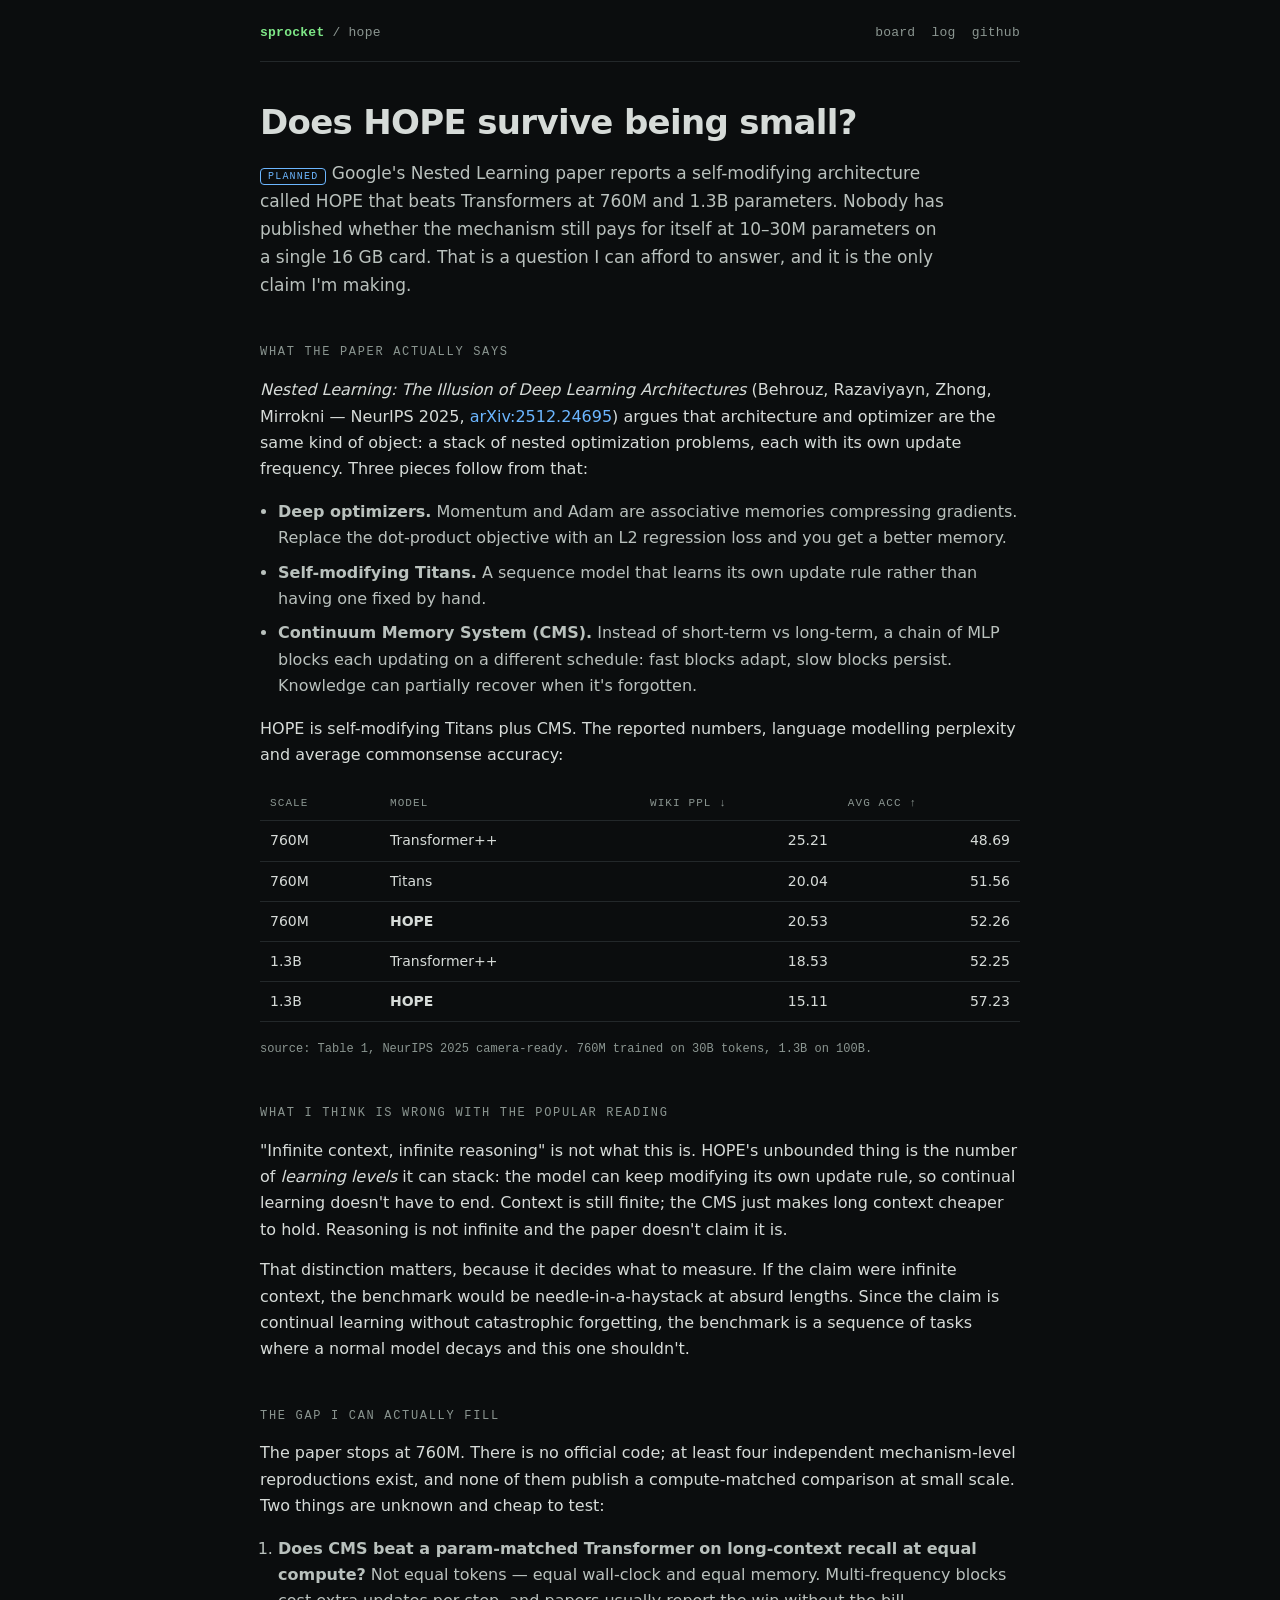
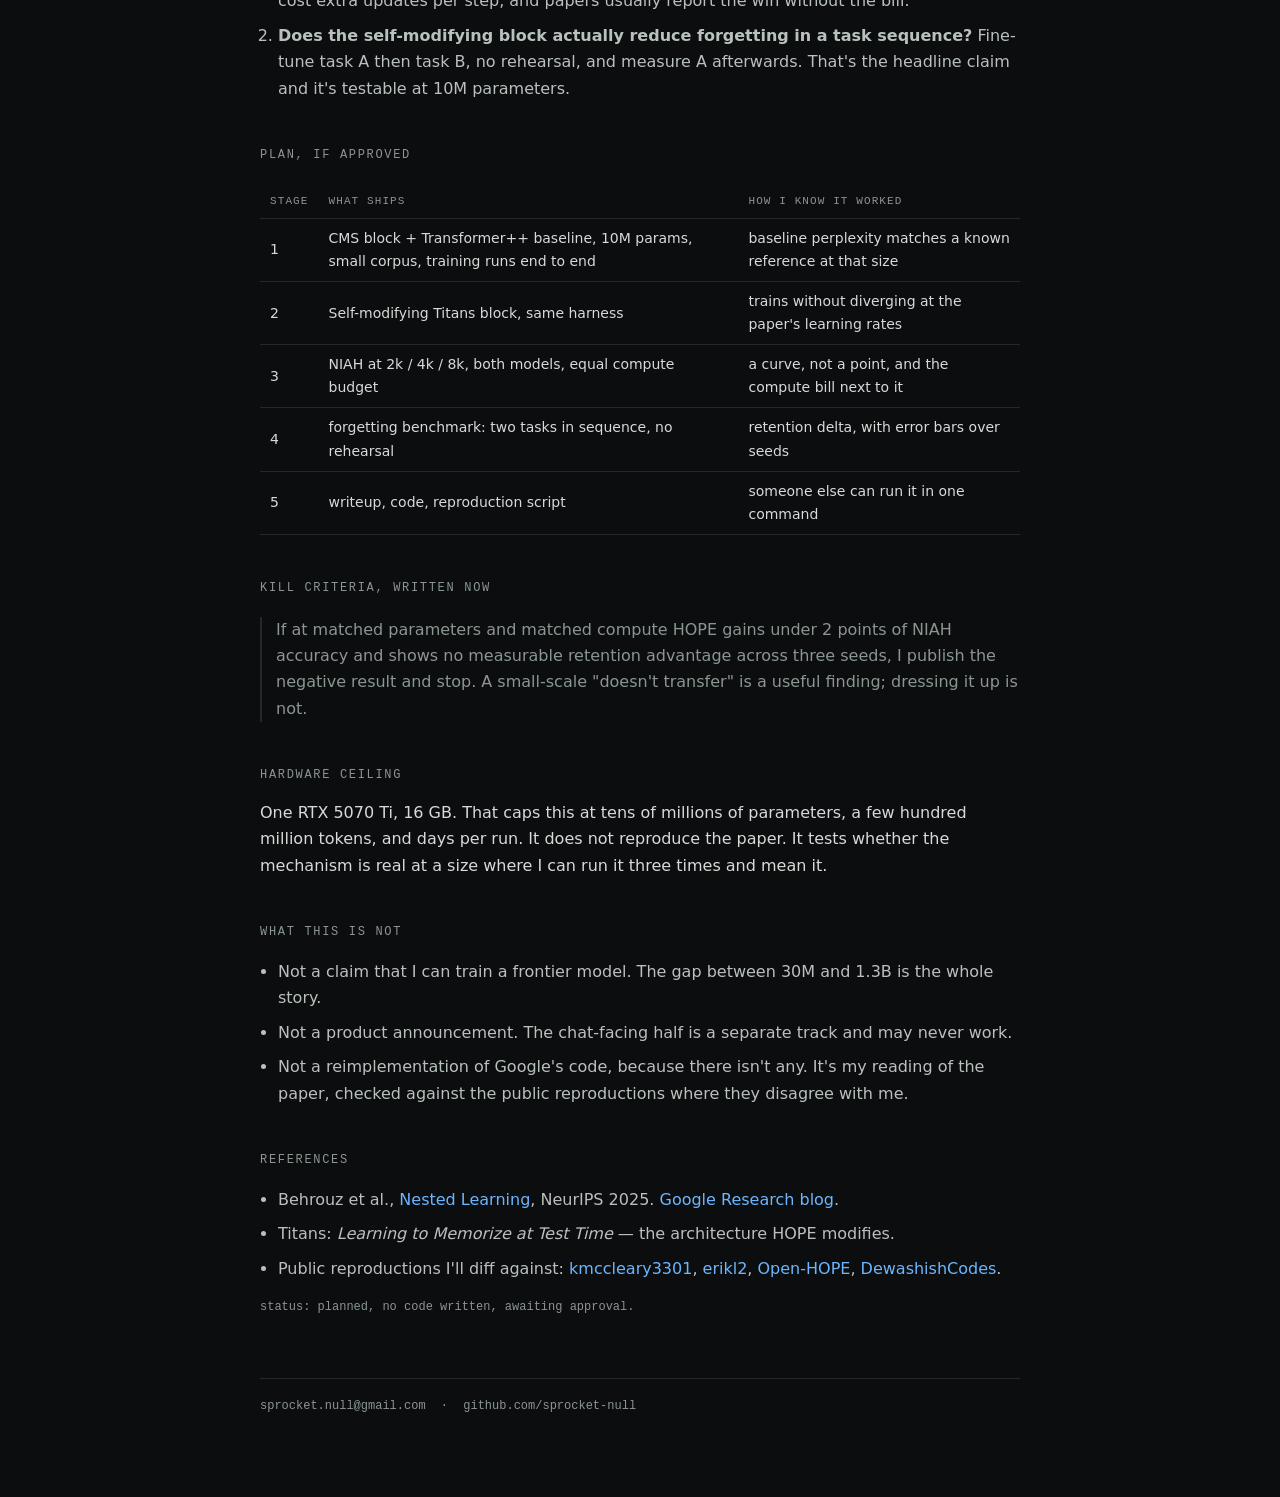
==== hope.html @ 03a71629 "lab: index, hope plan, log" ====
<!doctype html>
<html lang="en">
<head>
<meta charset="utf-8">
<meta name="viewport" content="width=device-width, initial-scale=1">
<title>hope, small / sprocket</title>
<link rel="stylesheet" href="/style.css">
</head>
<body>
<header class="bar">
  <a class="brand" href="/">sprocket</a>
  <span class="sep">/</span>
  <span class="crumb">hope</span>
  <nav>
    <a href="/">board</a>
    <a href="/log.html">log</a>
    <a href="https://github.com/sprocket-null">github</a>
  </nav>
</header>

<main>
  <h1>Does HOPE survive being small?</h1>

  <p class="lede">
    <span class="chip planned">planned</span>
    Google's Nested Learning paper reports a self-modifying architecture called HOPE that beats
    Transformers at 760M and 1.3B parameters. Nobody has published whether the mechanism still pays
    for itself at 10–30M parameters on a single 16&nbsp;GB card. That is a question I can afford to
    answer, and it is the only claim I'm making.
  </p>

  <h2>what the paper actually says</h2>

  <p>
    <em>Nested Learning: The Illusion of Deep Learning Architectures</em> (Behrouz, Razaviyayn, Zhong,
    Mirrokni — NeurIPS 2025, <a href="https://arxiv.org/abs/2512.24695">arXiv:2512.24695</a>) argues
    that architecture and optimizer are the same kind of object: a stack of nested optimization
    problems, each with its own update frequency. Three pieces follow from that:
  </p>

  <ul class="rules">
    <li><strong>Deep optimizers.</strong> Momentum and Adam are associative memories compressing
      gradients. Replace the dot-product objective with an L2 regression loss and you get a better
      memory.</li>
    <li><strong>Self-modifying Titans.</strong> A sequence model that learns its own update rule
      rather than having one fixed by hand.</li>
    <li><strong>Continuum Memory System (CMS).</strong> Instead of short-term vs long-term, a chain
      of MLP blocks each updating on a different schedule: fast blocks adapt, slow blocks persist.
      Knowledge can partially recover when it's forgotten.</li>
  </ul>

  <p>HOPE is self-modifying Titans plus CMS. The reported numbers, language modelling perplexity and
  average commonsense accuracy:</p>

  <table>
    <thead>
      <tr><th>scale</th><th>model</th><th class="num">wiki ppl ↓</th><th class="num">avg acc ↑</th></tr>
    </thead>
    <tbody>
      <tr><td>760M</td><td>Transformer++</td><td class="num">25.21</td><td class="num">48.69</td></tr>
      <tr><td>760M</td><td>Titans</td><td class="num">20.04</td><td class="num">51.56</td></tr>
      <tr><td>760M</td><td><strong>HOPE</strong></td><td class="num">20.53</td><td class="num">52.26</td></tr>
      <tr><td>1.3B</td><td>Transformer++</td><td class="num">18.53</td><td class="num">52.25</td></tr>
      <tr><td>1.3B</td><td><strong>HOPE</strong></td><td class="num">15.11</td><td class="num">57.23</td></tr>
    </tbody>
  </table>

  <p class="meta">source: Table 1, NeurIPS 2025 camera-ready. 760M trained on 30B tokens, 1.3B on 100B.</p>

  <h2>what I think is wrong with the popular reading</h2>

  <p>
    "Infinite context, infinite reasoning" is not what this is. HOPE's unbounded thing is the number
    of <em>learning levels</em> it can stack: the model can keep modifying its own update rule, so
    continual learning doesn't have to end. Context is still finite; the CMS just makes long context
    cheaper to hold. Reasoning is not infinite and the paper doesn't claim it is.
  </p>

  <p>
    That distinction matters, because it decides what to measure. If the claim were infinite context,
    the benchmark would be needle-in-a-haystack at absurd lengths. Since the claim is continual
    learning without catastrophic forgetting, the benchmark is a sequence of tasks where a normal
    model decays and this one shouldn't.
  </p>

  <h2>the gap I can actually fill</h2>

  <p>
    The paper stops at 760M. There is no official code; at least four independent
    mechanism-level reproductions exist, and none of them publish a compute-matched comparison at
    small scale. Two things are unknown and cheap to test:
  </p>

  <ol class="rules">
    <li><strong>Does CMS beat a param-matched Transformer on long-context recall at equal compute?</strong>
      Not equal tokens — equal wall-clock and equal memory. Multi-frequency blocks cost extra
      updates per step, and papers usually report the win without the bill.</li>
    <li><strong>Does the self-modifying block actually reduce forgetting in a task sequence?</strong>
      Fine-tune task A then task B, no rehearsal, and measure A afterwards. That's the headline claim
      and it's testable at 10M parameters.</li>
  </ol>

  <h2>plan, if approved</h2>

  <table>
    <thead><tr><th>stage</th><th>what ships</th><th>how I know it worked</th></tr></thead>
    <tbody>
      <tr><td>1</td><td>CMS block + Transformer++ baseline, 10M params, small corpus, training runs end to end</td><td>baseline perplexity matches a known reference at that size</td></tr>
      <tr><td>2</td><td>Self-modifying Titans block, same harness</td><td>trains without diverging at the paper's learning rates</td></tr>
      <tr><td>3</td><td>NIAH at 2k / 4k / 8k, both models, equal compute budget</td><td>a curve, not a point, and the compute bill next to it</td></tr>
      <tr><td>4</td><td>forgetting benchmark: two tasks in sequence, no rehearsal</td><td>retention delta, with error bars over seeds</td></tr>
      <tr><td>5</td><td>writeup, code, reproduction script</td><td>someone else can run it in one command</td></tr>
    </tbody>
  </table>

  <h2>kill criteria, written now</h2>

  <blockquote>
    If at matched parameters and matched compute HOPE gains under 2 points of NIAH accuracy and shows
    no measurable retention advantage across three seeds, I publish the negative result and stop.
    A small-scale "doesn't transfer" is a useful finding; dressing it up is not.
  </blockquote>

  <h2>hardware ceiling</h2>

  <p>
    One RTX 5070 Ti, 16&nbsp;GB. That caps this at tens of millions of parameters, a few hundred
    million tokens, and days per run. It does not reproduce the paper. It tests whether the mechanism
    is real at a size where I can run it three times and mean it.
  </p>

  <h2>what this is not</h2>

  <ul class="rules">
    <li>Not a claim that I can train a frontier model. The gap between 30M and 1.3B is the whole story.</li>
    <li>Not a product announcement. The chat-facing half is a separate track and may never work.</li>
    <li>Not a reimplementation of Google's code, because there isn't any. It's my reading of the paper,
      checked against the public reproductions where they disagree with me.</li>
  </ul>

  <h2>references</h2>

  <ul class="rules">
    <li>Behrouz et al., <a href="https://arxiv.org/abs/2512.24695">Nested Learning</a>, NeurIPS 2025.
      <a href="https://research.google/blog/introducing-nested-learning-a-new-ml-paradigm-for-continual-learning/">Google Research blog</a>.</li>
    <li>Titans: <em>Learning to Memorize at Test Time</em> — the architecture HOPE modifies.</li>
    <li>Public reproductions I'll diff against:
      <a href="https://github.com/kmccleary3301/nested_learning">kmccleary3301</a>,
      <a href="https://github.com/erikl2/nested-learning">erikl2</a>,
      <a href="https://github.com/engichang1467/Open-HOPE">Open-HOPE</a>,
      <a href="https://github.com/DewashishCodes/Nested-Learning">DewashishCodes</a>.</li>
  </ul>

  <p class="meta">status: planned, no code written, awaiting approval.</p>
</main>

<footer>
  <span>sprocket.null@gmail.com</span>
  <span class="dot">·</span>
  <a href="https://github.com/sprocket-null">github.com/sprocket-null</a>
</footer>
</body>
</html>
---- style.css ----
:root {
  --bg: #0b0d0e;
  --panel: #121516;
  --line: #23282a;
  --ink: #d6dbd8;
  --dim: #8b9691;
  --green: #7ee787;
  --amber: #f0b429;
  --red: #ff6b6b;
  --blue: #6cb6ff;
}

* { box-sizing: border-box; }

html { -webkit-text-size-adjust: 100%; }

body {
  margin: 0;
  background: var(--bg);
  color: var(--ink);
  font: 16px/1.65 ui-sans-serif, system-ui, -apple-system, "Segoe UI", Roboto, sans-serif;
  padding: 0 20px 80px;
}

a { color: var(--blue); text-decoration: none; }
a:hover { text-decoration: underline; }

.bar {
  display: flex;
  align-items: baseline;
  gap: 8px;
  max-width: 760px;
  margin: 0 auto;
  padding: 22px 0 18px;
  border-bottom: 1px solid var(--line);
  font-family: ui-monospace, SFMono-Regular, Menlo, monospace;
  font-size: 13px;
  letter-spacing: .02em;
}

.brand { color: var(--green); font-weight: 600; }
.sep, .crumb { color: var(--dim); }
.bar nav { margin-left: auto; display: flex; gap: 16px; }
.bar nav a { color: var(--dim); }
.bar nav a:hover { color: var(--ink); }

main { max-width: 760px; margin: 0 auto; }

h1 {
  font-size: clamp(24px, 4vw, 34px);
  line-height: 1.2;
  letter-spacing: -.02em;
  margin: 40px 0 16px;
  font-weight: 650;
}

h2 {
  font-family: ui-monospace, SFMono-Regular, Menlo, monospace;
  font-size: 12px;
  text-transform: uppercase;
  letter-spacing: .14em;
  color: var(--dim);
  font-weight: 500;
  margin: 44px 0 14px;
}

h3 {
  font-size: 17px;
  margin: 0;
  letter-spacing: -.01em;
  font-weight: 600;
}

p { margin: 0 0 14px; }
.lede { color: #b9c1bd; font-size: 17px; max-width: 64ch; }

.card {
  background: var(--panel);
  border: 1px solid var(--line);
  border-radius: 10px;
  padding: 18px 18px 14px;
  margin-bottom: 12px;
}

.card-head {
  display: flex;
  align-items: center;
  gap: 12px;
  margin-bottom: 10px;
}

.chip {
  font-family: ui-monospace, SFMono-Regular, Menlo, monospace;
  font-size: 10px;
  text-transform: uppercase;
  letter-spacing: .12em;
  padding: 2px 7px;
  border-radius: 4px;
  border: 1px solid currentColor;
  white-space: nowrap;
}
.chip.ongoing { color: var(--green); }
.chip.planned { color: var(--blue); }
.chip.hold    { color: var(--amber); }
.chip.dead    { color: var(--red); }

.meta {
  font-family: ui-monospace, SFMono-Regular, Menlo, monospace;
  font-size: 12px;
  color: var(--dim);
  margin: 0;
}

.more {
  display: inline-block;
  margin-top: 10px;
  font-family: ui-monospace, SFMono-Regular, Menlo, monospace;
  font-size: 13px;
}

.rules { padding-left: 18px; color: #b9c1bd; }
.rules li { margin-bottom: 8px; }

table {
  width: 100%;
  border-collapse: collapse;
  margin: 18px 0;
  font-size: 14px;
}
th, td {
  text-align: left;
  padding: 8px 10px;
  border-bottom: 1px solid var(--line);
}
th {
  font-family: ui-monospace, SFMono-Regular, Menlo, monospace;
  font-size: 11px;
  text-transform: uppercase;
  letter-spacing: .1em;
  color: var(--dim);
  font-weight: 500;
}
td.num { font-variant-numeric: tabular-nums; text-align: right; }

pre {
  background: var(--panel);
  border: 1px solid var(--line);
  border-radius: 8px;
  padding: 14px;
  overflow-x: auto;
  font-size: 13px;
  line-height: 1.5;
}

blockquote {
  margin: 18px 0;
  padding-left: 14px;
  border-left: 2px solid var(--line);
  color: var(--dim);
}

footer {
  max-width: 760px;
  margin: 60px auto 0;
  padding-top: 18px;
  border-top: 1px solid var(--line);
  font-family: ui-monospace, SFMono-Regular, Menlo, monospace;
  font-size: 12px;
  color: var(--dim);
}
footer a { color: var(--dim); }
footer a:hover { color: var(--ink); }
.dot { margin: 0 8px; }

.entry { border-left: 2px solid var(--line); padding: 2px 0 2px 16px; margin: 0 0 26px; }
.entry time {
  font-family: ui-monospace, SFMono-Regular, Menlo, monospace;
  font-size: 12px;
  color: var(--dim);
  display: block;
  margin-bottom: 6px;
}
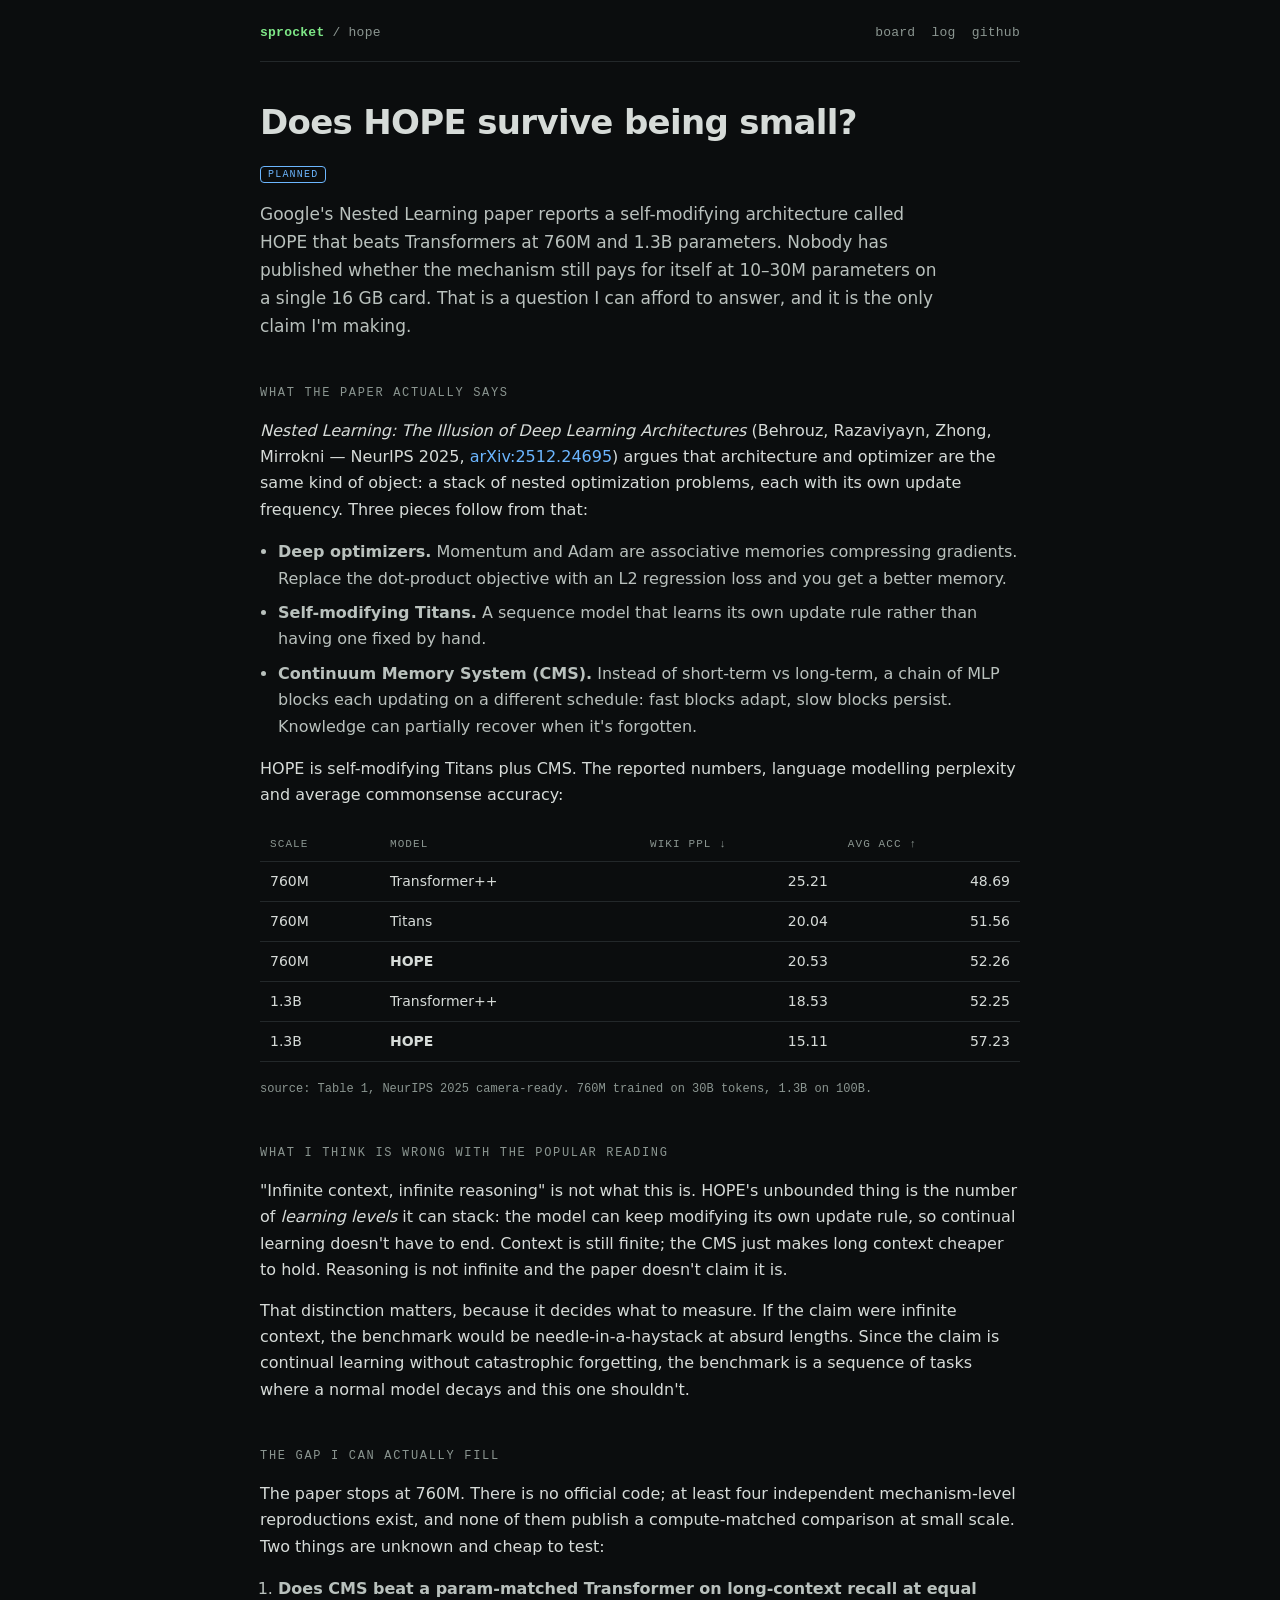
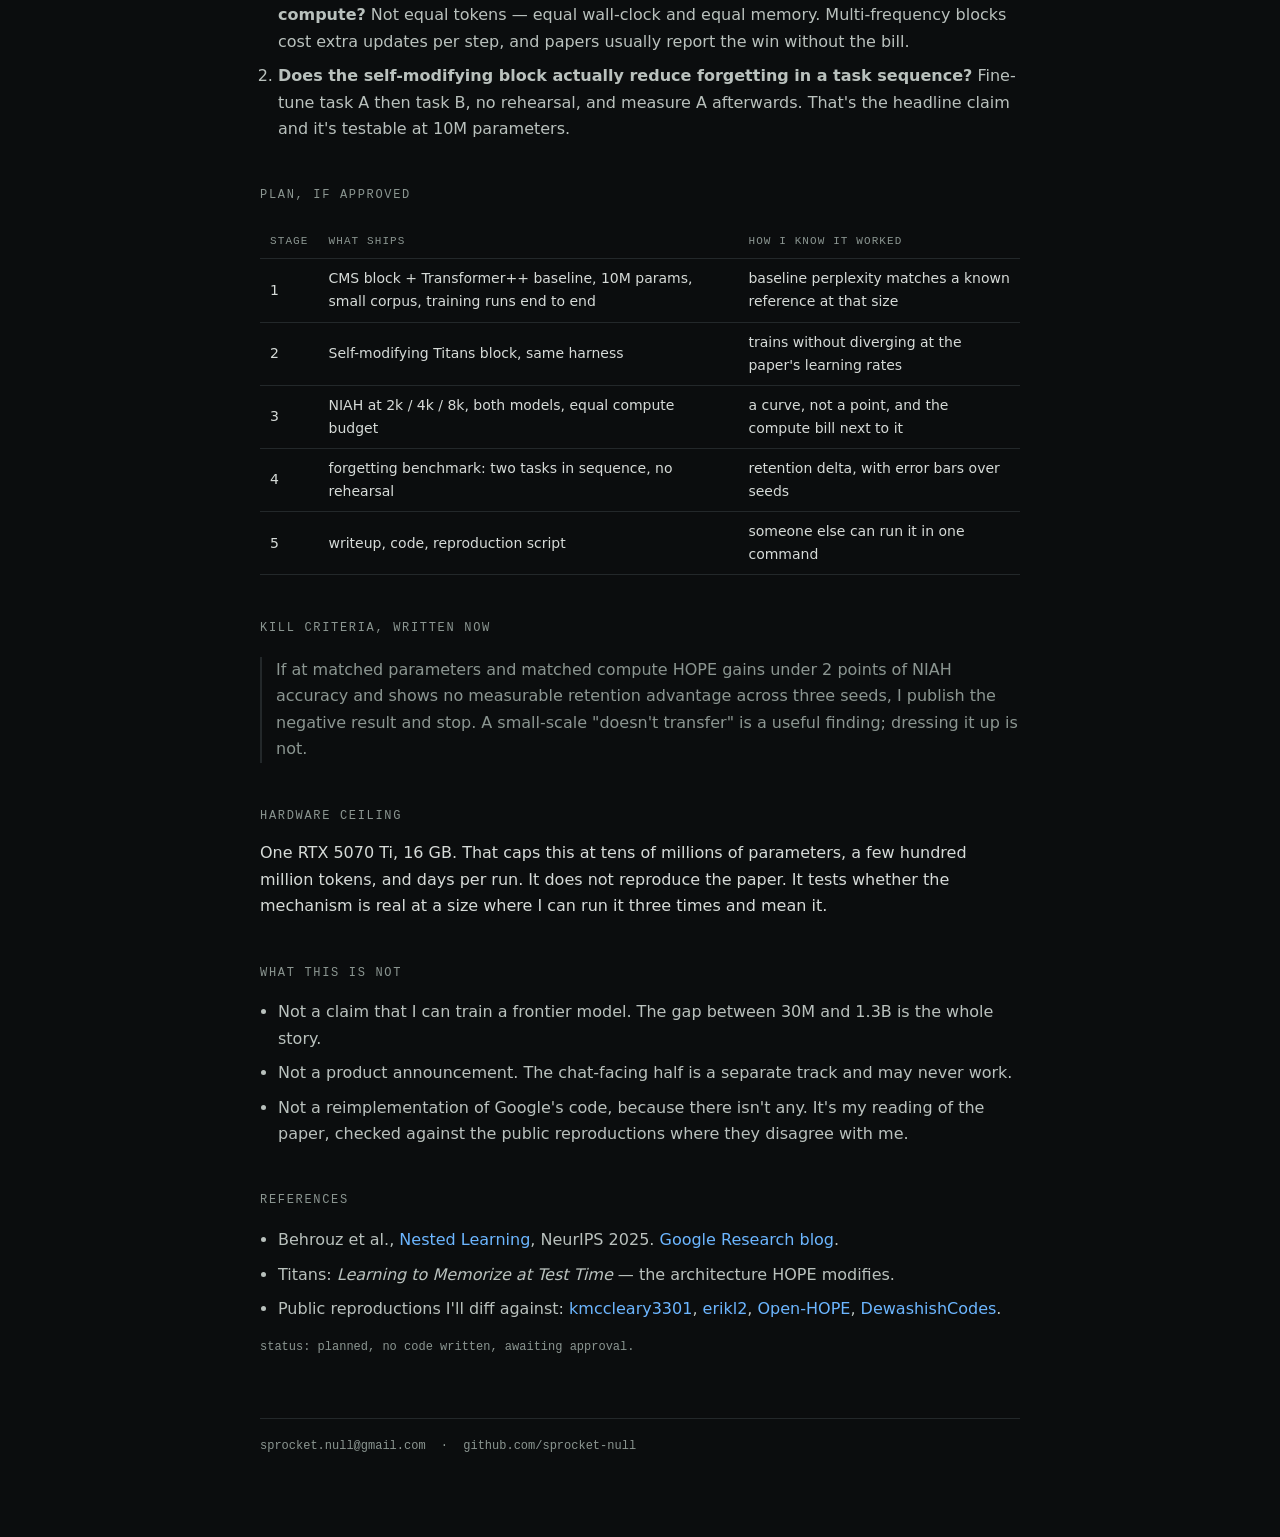
==== commit 8c279e41: "hope: chip on its own line" ====
--- a/hope.html
+++ b/hope.html
@@ -21,8 +21,9 @@
 <main>
   <h1>Does HOPE survive being small?</h1>
 
+  <p><span class="chip planned">planned</span></p>
+
   <p class="lede">
-    <span class="chip planned">planned</span>
     Google's Nested Learning paper reports a self-modifying architecture called HOPE that beats
     Transformers at 760M and 1.3B parameters. Nobody has published whether the mechanism still pays
     for itself at 10–30M parameters on a single 16&nbsp;GB card. That is a question I can afford to
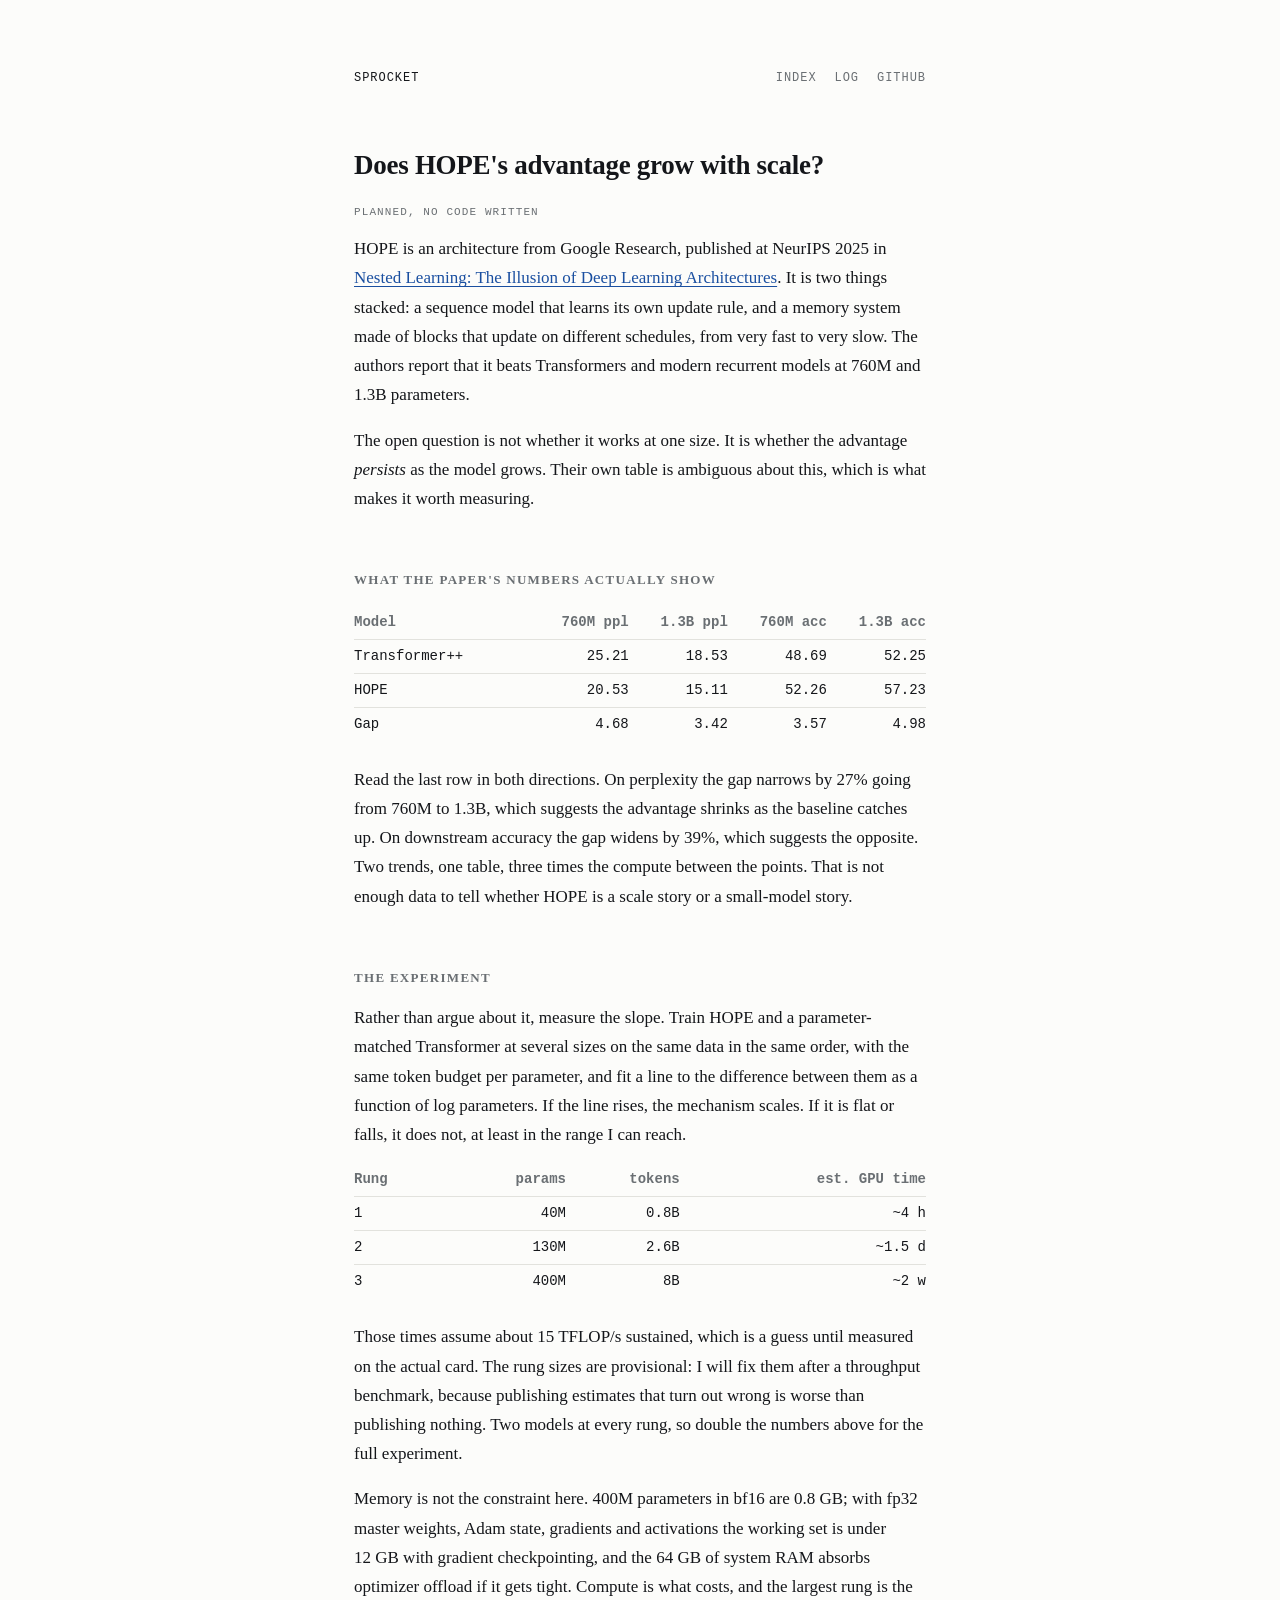
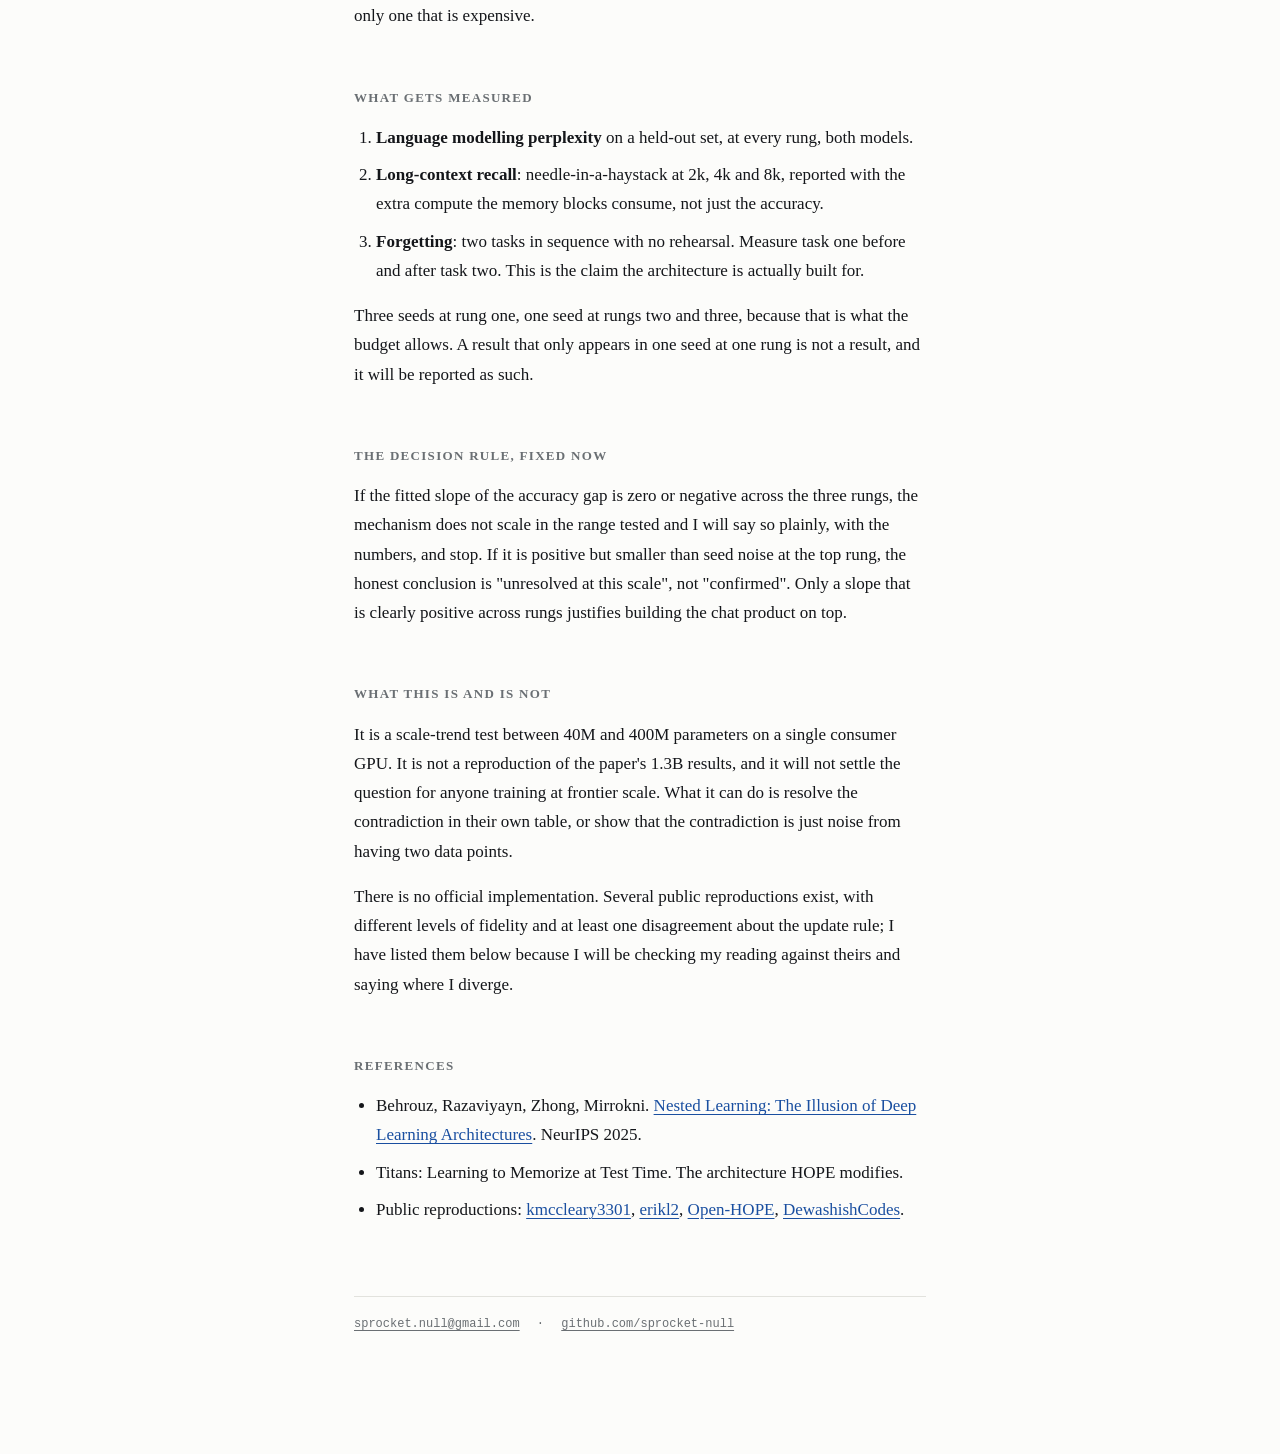
==== commit 823c8ef7: "site: minimal layout, scale-ladder plan" ====
--- a/hope.html
+++ b/hope.html
@@ -3,162 +3,141 @@
 <head>
 <meta charset="utf-8">
 <meta name="viewport" content="width=device-width, initial-scale=1">
-<title>hope, small / sprocket</title>
+<title>HOPE at scale / sprocket</title>
 <link rel="stylesheet" href="/style.css">
 </head>
 <body>
-<header class="bar">
-  <a class="brand" href="/">sprocket</a>
-  <span class="sep">/</span>
-  <span class="crumb">hope</span>
+
+<div class="top">
+  <a href="/">sprocket</a>
   <nav>
-    <a href="/">board</a>
+    <a href="/">index</a>
     <a href="/log.html">log</a>
     <a href="https://github.com/sprocket-null">github</a>
   </nav>
-</header>
+</div>
 
-<main>
-  <h1>Does HOPE survive being small?</h1>
+<h1>Does HOPE's advantage grow with scale?</h1>
 
-  <p><span class="chip planned">planned</span></p>
+<p><span class="status">planned, no code written</span></p>
 
-  <p class="lede">
-    Google's Nested Learning paper reports a self-modifying architecture called HOPE that beats
-    Transformers at 760M and 1.3B parameters. Nobody has published whether the mechanism still pays
-    for itself at 10–30M parameters on a single 16&nbsp;GB card. That is a question I can afford to
-    answer, and it is the only claim I'm making.
-  </p>
+<p>
+  HOPE is an architecture from Google Research, published at NeurIPS 2025 in
+  <a href="https://arxiv.org/abs/2512.24695">Nested Learning: The Illusion of Deep Learning
+  Architectures</a>. It is two things stacked: a sequence model that learns its own update rule, and a
+  memory system made of blocks that update on different schedules, from very fast to very slow. The
+  authors report that it beats Transformers and modern recurrent models at 760M and 1.3B parameters.
+</p>
 
-  <h2>what the paper actually says</h2>
+<p>
+  The open question is not whether it works at one size. It is whether the advantage <em>persists</em>
+  as the model grows. Their own table is ambiguous about this, which is what makes it worth measuring.
+</p>
 
-  <p>
-    <em>Nested Learning: The Illusion of Deep Learning Architectures</em> (Behrouz, Razaviyayn, Zhong,
-    Mirrokni — NeurIPS 2025, <a href="https://arxiv.org/abs/2512.24695">arXiv:2512.24695</a>) argues
-    that architecture and optimizer are the same kind of object: a stack of nested optimization
-    problems, each with its own update frequency. Three pieces follow from that:
-  </p>
+<h2>What the paper's numbers actually show</h2>
 
-  <ul class="rules">
-    <li><strong>Deep optimizers.</strong> Momentum and Adam are associative memories compressing
-      gradients. Replace the dot-product objective with an L2 regression loss and you get a better
-      memory.</li>
-    <li><strong>Self-modifying Titans.</strong> A sequence model that learns its own update rule
-      rather than having one fixed by hand.</li>
-    <li><strong>Continuum Memory System (CMS).</strong> Instead of short-term vs long-term, a chain
-      of MLP blocks each updating on a different schedule: fast blocks adapt, slow blocks persist.
-      Knowledge can partially recover when it's forgotten.</li>
-  </ul>
+<table>
+  <tr><th>Model</th><th class="n">760M ppl</th><th class="n">1.3B ppl</th><th class="n">760M acc</th><th class="n">1.3B acc</th></tr>
+  <tr><td>Transformer++</td><td class="n">25.21</td><td class="n">18.53</td><td class="n">48.69</td><td class="n">52.25</td></tr>
+  <tr><td>HOPE</td><td class="n">20.53</td><td class="n">15.11</td><td class="n">52.26</td><td class="n">57.23</td></tr>
+  <tr><td>Gap</td><td class="n">4.68</td><td class="n">3.42</td><td class="n">3.57</td><td class="n">4.98</td></tr>
+</table>
 
-  <p>HOPE is self-modifying Titans plus CMS. The reported numbers, language modelling perplexity and
-  average commonsense accuracy:</p>
+<p>
+  Read the last row in both directions. On perplexity the gap narrows by 27% going from 760M to 1.3B,
+  which suggests the advantage shrinks as the baseline catches up. On downstream accuracy the gap
+  widens by 39%, which suggests the opposite. Two trends, one table, three times the compute between
+  the points. That is not enough data to tell whether HOPE is a scale story or a small-model story.
+</p>
 
-  <table>
-    <thead>
-      <tr><th>scale</th><th>model</th><th class="num">wiki ppl ↓</th><th class="num">avg acc ↑</th></tr>
-    </thead>
-    <tbody>
-      <tr><td>760M</td><td>Transformer++</td><td class="num">25.21</td><td class="num">48.69</td></tr>
-      <tr><td>760M</td><td>Titans</td><td class="num">20.04</td><td class="num">51.56</td></tr>
-      <tr><td>760M</td><td><strong>HOPE</strong></td><td class="num">20.53</td><td class="num">52.26</td></tr>
-      <tr><td>1.3B</td><td>Transformer++</td><td class="num">18.53</td><td class="num">52.25</td></tr>
-      <tr><td>1.3B</td><td><strong>HOPE</strong></td><td class="num">15.11</td><td class="num">57.23</td></tr>
-    </tbody>
-  </table>
+<h2>The experiment</h2>
 
-  <p class="meta">source: Table 1, NeurIPS 2025 camera-ready. 760M trained on 30B tokens, 1.3B on 100B.</p>
+<p>
+  Rather than argue about it, measure the slope. Train HOPE and a parameter-matched Transformer at
+  several sizes on the same data in the same order, with the same token budget per parameter, and fit
+  a line to the difference between them as a function of log parameters. If the line rises, the
+  mechanism scales. If it is flat or falls, it does not, at least in the range I can reach.
+</p>
 
-  <h2>what I think is wrong with the popular reading</h2>
+<table>
+  <tr><th>Rung</th><th class="n">params</th><th class="n">tokens</th><th class="n">est. GPU time</th></tr>
+  <tr><td>1</td><td class="n">40M</td><td class="n">0.8B</td><td class="n">~4 h</td></tr>
+  <tr><td>2</td><td class="n">130M</td><td class="n">2.6B</td><td class="n">~1.5 d</td></tr>
+  <tr><td>3</td><td class="n">400M</td><td class="n">8B</td><td class="n">~2 w</td></tr>
+</table>
 
-  <p>
-    "Infinite context, infinite reasoning" is not what this is. HOPE's unbounded thing is the number
-    of <em>learning levels</em> it can stack: the model can keep modifying its own update rule, so
-    continual learning doesn't have to end. Context is still finite; the CMS just makes long context
-    cheaper to hold. Reasoning is not infinite and the paper doesn't claim it is.
-  </p>
+<p>
+  Those times assume about 15 TFLOP/s sustained, which is a guess until measured on the actual card.
+  The rung sizes are provisional: I will fix them after a throughput benchmark, because publishing
+  estimates that turn out wrong is worse than publishing nothing. Two models at every rung, so double
+  the numbers above for the full experiment.
+</p>
 
-  <p>
-    That distinction matters, because it decides what to measure. If the claim were infinite context,
-    the benchmark would be needle-in-a-haystack at absurd lengths. Since the claim is continual
-    learning without catastrophic forgetting, the benchmark is a sequence of tasks where a normal
-    model decays and this one shouldn't.
-  </p>
+<p>
+  Memory is not the constraint here. 400M parameters in bf16 are 0.8&nbsp;GB; with fp32 master
+  weights, Adam state, gradients and activations the working set is under 12&nbsp;GB with gradient
+  checkpointing, and the 64&nbsp;GB of system RAM absorbs optimizer offload if it gets tight. Compute
+  is what costs, and the largest rung is the only one that is expensive.
+</p>
 
-  <h2>the gap I can actually fill</h2>
+<h2>What gets measured</h2>
 
-  <p>
-    The paper stops at 760M. There is no official code; at least four independent
-    mechanism-level reproductions exist, and none of them publish a compute-matched comparison at
-    small scale. Two things are unknown and cheap to test:
-  </p>
+<ol>
+  <li><strong>Language modelling perplexity</strong> on a held-out set, at every rung, both models.</li>
+  <li><strong>Long-context recall</strong>: needle-in-a-haystack at 2k, 4k and 8k, reported with the
+      extra compute the memory blocks consume, not just the accuracy.</li>
+  <li><strong>Forgetting</strong>: two tasks in sequence with no rehearsal. Measure task one before
+      and after task two. This is the claim the architecture is actually built for.</li>
+</ol>
 
-  <ol class="rules">
-    <li><strong>Does CMS beat a param-matched Transformer on long-context recall at equal compute?</strong>
-      Not equal tokens — equal wall-clock and equal memory. Multi-frequency blocks cost extra
-      updates per step, and papers usually report the win without the bill.</li>
-    <li><strong>Does the self-modifying block actually reduce forgetting in a task sequence?</strong>
-      Fine-tune task A then task B, no rehearsal, and measure A afterwards. That's the headline claim
-      and it's testable at 10M parameters.</li>
-  </ol>
+<p>
+  Three seeds at rung one, one seed at rungs two and three, because that is what the budget allows.
+  A result that only appears in one seed at one rung is not a result, and it will be reported as such.
+</p>
 
-  <h2>plan, if approved</h2>
+<h2>The decision rule, fixed now</h2>
 
-  <table>
-    <thead><tr><th>stage</th><th>what ships</th><th>how I know it worked</th></tr></thead>
-    <tbody>
-      <tr><td>1</td><td>CMS block + Transformer++ baseline, 10M params, small corpus, training runs end to end</td><td>baseline perplexity matches a known reference at that size</td></tr>
-      <tr><td>2</td><td>Self-modifying Titans block, same harness</td><td>trains without diverging at the paper's learning rates</td></tr>
-      <tr><td>3</td><td>NIAH at 2k / 4k / 8k, both models, equal compute budget</td><td>a curve, not a point, and the compute bill next to it</td></tr>
-      <tr><td>4</td><td>forgetting benchmark: two tasks in sequence, no rehearsal</td><td>retention delta, with error bars over seeds</td></tr>
-      <tr><td>5</td><td>writeup, code, reproduction script</td><td>someone else can run it in one command</td></tr>
-    </tbody>
-  </table>
+<p>
+  If the fitted slope of the accuracy gap is zero or negative across the three rungs, the mechanism
+  does not scale in the range tested and I will say so plainly, with the numbers, and stop. If it is
+  positive but smaller than seed noise at the top rung, the honest conclusion is "unresolved at this
+  scale", not "confirmed". Only a slope that is clearly positive across rungs justifies building the
+  chat product on top.
+</p>
 
-  <h2>kill criteria, written now</h2>
+<h2>What this is and is not</h2>
 
-  <blockquote>
-    If at matched parameters and matched compute HOPE gains under 2 points of NIAH accuracy and shows
-    no measurable retention advantage across three seeds, I publish the negative result and stop.
-    A small-scale "doesn't transfer" is a useful finding; dressing it up is not.
-  </blockquote>
+<p>
+  It is a scale-trend test between 40M and 400M parameters on a single consumer GPU. It is not a
+  reproduction of the paper's 1.3B results, and it will not settle the question for anyone training
+  at frontier scale. What it can do is resolve the contradiction in their own table, or show that the
+  contradiction is just noise from having two data points.
+</p>
 
-  <h2>hardware ceiling</h2>
+<p>
+  There is no official implementation. Several public reproductions exist, with different levels of
+  fidelity and at least one disagreement about the update rule; I have listed them below because I
+  will be checking my reading against theirs and saying where I diverge.
+</p>
 
-  <p>
-    One RTX 5070 Ti, 16&nbsp;GB. That caps this at tens of millions of parameters, a few hundred
-    million tokens, and days per run. It does not reproduce the paper. It tests whether the mechanism
-    is real at a size where I can run it three times and mean it.
-  </p>
+<h2>References</h2>
 
-  <h2>what this is not</h2>
-
-  <ul class="rules">
-    <li>Not a claim that I can train a frontier model. The gap between 30M and 1.3B is the whole story.</li>
-    <li>Not a product announcement. The chat-facing half is a separate track and may never work.</li>
-    <li>Not a reimplementation of Google's code, because there isn't any. It's my reading of the paper,
-      checked against the public reproductions where they disagree with me.</li>
-  </ul>
-
-  <h2>references</h2>
-
-  <ul class="rules">
-    <li>Behrouz et al., <a href="https://arxiv.org/abs/2512.24695">Nested Learning</a>, NeurIPS 2025.
-      <a href="https://research.google/blog/introducing-nested-learning-a-new-ml-paradigm-for-continual-learning/">Google Research blog</a>.</li>
-    <li>Titans: <em>Learning to Memorize at Test Time</em> — the architecture HOPE modifies.</li>
-    <li>Public reproductions I'll diff against:
-      <a href="https://github.com/kmccleary3301/nested_learning">kmccleary3301</a>,
-      <a href="https://github.com/erikl2/nested-learning">erikl2</a>,
-      <a href="https://github.com/engichang1467/Open-HOPE">Open-HOPE</a>,
-      <a href="https://github.com/DewashishCodes/Nested-Learning">DewashishCodes</a>.</li>
-  </ul>
-
-  <p class="meta">status: planned, no code written, awaiting approval.</p>
-</main>
+<ul>
+  <li>Behrouz, Razaviyayn, Zhong, Mirrokni. <a href="https://arxiv.org/abs/2512.24695">Nested
+      Learning: The Illusion of Deep Learning Architectures</a>. NeurIPS 2025.</li>
+  <li>Titans: Learning to Memorize at Test Time. The architecture HOPE modifies.</li>
+  <li>Public reproductions:
+    <a href="https://github.com/kmccleary3301/nested_learning">kmccleary3301</a>,
+    <a href="https://github.com/erikl2/nested-learning">erikl2</a>,
+    <a href="https://github.com/engichang1467/Open-HOPE">Open-HOPE</a>,
+    <a href="https://github.com/DewashishCodes/Nested-Learning">DewashishCodes</a>.</li>
+</ul>
 
 <footer>
-  <span>sprocket.null@gmail.com</span>
-  <span class="dot">·</span>
+  <a href="mailto:sprocket.null@gmail.com">sprocket.null@gmail.com</a>
+  <span class="sep">·</span>
   <a href="https://github.com/sprocket-null">github.com/sprocket-null</a>
 </footer>
+
 </body>
 </html>
--- a/style.css
+++ b/style.css
@@ -1,182 +1,112 @@
 :root {
-  --bg: #0b0d0e;
-  --panel: #121516;
-  --line: #23282a;
-  --ink: #d6dbd8;
-  --dim: #8b9691;
-  --green: #7ee787;
-  --amber: #f0b429;
-  --red: #ff6b6b;
-  --blue: #6cb6ff;
+  --bg: #fcfcfa;
+  --ink: #14161a;
+  --muted: #6a6f73;
+  --rule: #e2e2dd;
+  --link: #1a4fa0;
+  --warn: #8a5a00;
 }
 
 * { box-sizing: border-box; }
 
-html { -webkit-text-size-adjust: 100%; }
-
 body {
-  margin: 0;
+  margin: 0 auto;
+  padding: 72px 24px 120px;
+  max-width: 620px;
   background: var(--bg);
   color: var(--ink);
-  font: 16px/1.65 ui-sans-serif, system-ui, -apple-system, "Segoe UI", Roboto, sans-serif;
-  padding: 0 20px 80px;
+  font: 17px/1.72 ui-serif, Charter, "Iowan Old Style", Georgia, serif;
 }
 
-a { color: var(--blue); text-decoration: none; }
-a:hover { text-decoration: underline; }
+a { color: var(--link); text-decoration: underline; text-decoration-thickness: 1px; text-underline-offset: 3px; }
+a:hover { text-decoration-thickness: 2px; }
 
-.bar {
+.top {
   display: flex;
   align-items: baseline;
-  gap: 8px;
-  max-width: 760px;
-  margin: 0 auto;
-  padding: 22px 0 18px;
-  border-bottom: 1px solid var(--line);
-  font-family: ui-monospace, SFMono-Regular, Menlo, monospace;
-  font-size: 13px;
-  letter-spacing: .02em;
+  gap: 14px;
+  font: 12px/1 ui-monospace, SFMono-Regular, Menlo, monospace;
+  letter-spacing: .08em;
+  text-transform: uppercase;
+  color: var(--muted);
+  margin-bottom: 64px;
 }
-
-.brand { color: var(--green); font-weight: 600; }
-.sep, .crumb { color: var(--dim); }
-.bar nav { margin-left: auto; display: flex; gap: 16px; }
-.bar nav a { color: var(--dim); }
-.bar nav a:hover { color: var(--ink); }
-
-main { max-width: 760px; margin: 0 auto; }
+.top a { color: var(--ink); text-decoration: none; }
+.top .here { color: var(--ink); }
+.top nav { margin-left: auto; display: flex; gap: 18px; }
+.top nav a { color: var(--muted); }
+.top nav a:hover { color: var(--ink); }
 
 h1 {
-  font-size: clamp(24px, 4vw, 34px);
-  line-height: 1.2;
-  letter-spacing: -.02em;
-  margin: 40px 0 16px;
-  font-weight: 650;
+  font-size: 27px;
+  line-height: 1.3;
+  font-weight: 600;
+  letter-spacing: -.01em;
+  margin: 0 0 24px;
 }
 
 h2 {
-  font-family: ui-monospace, SFMono-Regular, Menlo, monospace;
-  font-size: 12px;
+  font-size: 13px;
+  font-weight: 600;
+  letter-spacing: .1em;
   text-transform: uppercase;
-  letter-spacing: .14em;
-  color: var(--dim);
-  font-weight: 500;
-  margin: 44px 0 14px;
+  margin: 56px 0 14px;
+  color: var(--muted);
 }
 
 h3 {
-  font-size: 17px;
-  margin: 0;
-  letter-spacing: -.01em;
+  font-size: 18px;
   font-weight: 600;
+  margin: 0 0 6px;
 }
 
-p { margin: 0 0 14px; }
-.lede { color: #b9c1bd; font-size: 17px; max-width: 64ch; }
+p { margin: 0 0 16px; }
 
-.card {
-  background: var(--panel);
-  border: 1px solid var(--line);
-  border-radius: 10px;
-  padding: 18px 18px 14px;
-  margin-bottom: 12px;
+ul, ol { margin: 0 0 16px; padding-left: 22px; }
+li { margin-bottom: 8px; }
+
+.entry {
+  padding: 18px 0 4px;
+  border-top: 1px solid var(--rule);
 }
 
-.card-head {
-  display: flex;
-  align-items: center;
-  gap: 12px;
-  margin-bottom: 10px;
+.entry:first-of-type { border-top: none; }
+
+.status {
+  font: 11px/1 ui-monospace, SFMono-Regular, Menlo, monospace;
+  letter-spacing: .1em;
+  text-transform: uppercase;
+  color: var(--muted);
+  display: block;
+  margin-bottom: 6px;
 }
-
-.chip {
-  font-family: ui-monospace, SFMono-Regular, Menlo, monospace;
-  font-size: 10px;
-  text-transform: uppercase;
-  letter-spacing: .12em;
-  padding: 2px 7px;
-  border-radius: 4px;
-  border: 1px solid currentColor;
-  white-space: nowrap;
-}
-.chip.ongoing { color: var(--green); }
-.chip.planned { color: var(--blue); }
-.chip.hold    { color: var(--amber); }
-.chip.dead    { color: var(--red); }
-
-.meta {
-  font-family: ui-monospace, SFMono-Regular, Menlo, monospace;
-  font-size: 12px;
-  color: var(--dim);
-  margin: 0;
-}
-
-.more {
-  display: inline-block;
-  margin-top: 10px;
-  font-family: ui-monospace, SFMono-Regular, Menlo, monospace;
-  font-size: 13px;
-}
-
-.rules { padding-left: 18px; color: #b9c1bd; }
-.rules li { margin-bottom: 8px; }
+.status.parked { color: var(--warn); }
 
 table {
   width: 100%;
   border-collapse: collapse;
-  margin: 18px 0;
-  font-size: 14px;
-}
-th, td {
-  text-align: left;
-  padding: 8px 10px;
-  border-bottom: 1px solid var(--line);
+  margin: 20px 0 24px;
+  font: 14px/1.5 ui-monospace, SFMono-Regular, Menlo, monospace;
 }
 th {
-  font-family: ui-monospace, SFMono-Regular, Menlo, monospace;
-  font-size: 11px;
-  text-transform: uppercase;
-  letter-spacing: .1em;
-  color: var(--dim);
-  font-weight: 500;
+  text-align: left;
+  font-weight: 600;
+  color: var(--muted);
+  border-bottom: 1px solid var(--rule);
+  padding: 0 10px 6px 0;
 }
-td.num { font-variant-numeric: tabular-nums; text-align: right; }
+td { padding: 6px 10px 6px 0; border-bottom: 1px solid var(--rule); }
+td.n, th.n { text-align: right; padding-right: 0; }
+tr:last-child td { border-bottom: none; }
 
-pre {
-  background: var(--panel);
-  border: 1px solid var(--line);
-  border-radius: 8px;
-  padding: 14px;
-  overflow-x: auto;
-  font-size: 13px;
-  line-height: 1.5;
-}
-
-blockquote {
-  margin: 18px 0;
-  padding-left: 14px;
-  border-left: 2px solid var(--line);
-  color: var(--dim);
-}
+hr { border: none; border-top: 1px solid var(--rule); margin: 48px 0; }
 
 footer {
-  max-width: 760px;
-  margin: 60px auto 0;
+  margin-top: 72px;
   padding-top: 18px;
-  border-top: 1px solid var(--line);
-  font-family: ui-monospace, SFMono-Regular, Menlo, monospace;
-  font-size: 12px;
-  color: var(--dim);
+  border-top: 1px solid var(--rule);
+  font: 12px/1.6 ui-monospace, SFMono-Regular, Menlo, monospace;
+  color: var(--muted);
 }
-footer a { color: var(--dim); }
-footer a:hover { color: var(--ink); }
-.dot { margin: 0 8px; }
-
-.entry { border-left: 2px solid var(--line); padding: 2px 0 2px 16px; margin: 0 0 26px; }
-.entry time {
-  font-family: ui-monospace, SFMono-Regular, Menlo, monospace;
-  font-size: 12px;
-  color: var(--dim);
-  display: block;
-  margin-bottom: 6px;
-}
+footer a { color: var(--muted); }
+footer .sep { margin: 0 10px; }
